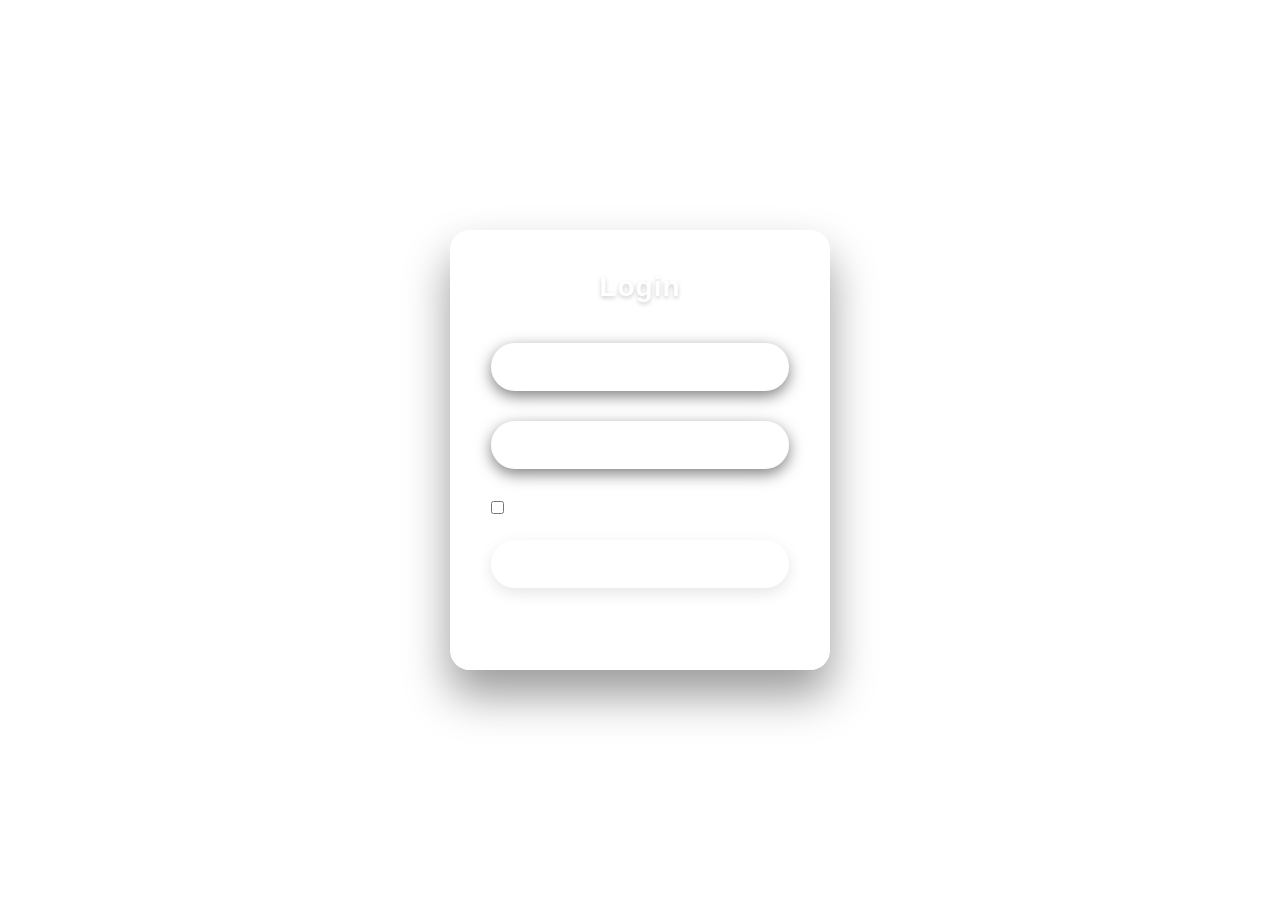
==== index.html @ 08246e85 "Pagina de Login animada" ====
<!DOCTYPE html>
<html lang="pt-br">
<head>
    <meta charset="UTF-8">
    <meta name="viewport" content="width=device-width, initial-scale=1.0">
    <title>Document</title>
    <link rel="stylesheet" href="estilo.css">
</head>
<body>
    <main>
        
        <section class="login">
            <h2>Login</h2>
            <form>
                <div class="input-group">
                    <input type="text" required>
                    <label>E-mail</label>
                </div>

                <div class="input-group">
                    <input type="password" required>
                    <label>PassWord</label>
                </div>

                <div class="remember-forgot">
                    <label><input type="checkbox" name="" id="">Manter Conectado.</label>
                    <a href="">Esqueceu a senha?</a>
                </div>

                <button type="submit" class="login-btn">Login</button>
                <div class="register-link">
                <p>Não tem uma conta ainda? <a href="#">Resgistre-se!</a></p>
                </div>
            </form>
        </section>

    </main>
</body>
</html>
---- estilo.css ----
@charset "utf-8";

* {
    margin: 0;
    padding: 0;
    box-sizing: border-box;
    font-family: 'Segoe UI', Tahoma, Geneva, Verdana, sans-serif;
}

body {
  min-height: 100vh;
  background-image: url("imagem/Galaxya.gif");
  background-size: cover;
  background-position: center;
  display: flex;
  justify-content: center;
  align-items: center;
  overflow: hidden;
}

.login {
    position: relative;
    width: 380px;
    padding: 40px;
    border-radius: 20px;
    backdrop-filter: blur(15px);
    background: rgba(255, 255, 255, 0.1);
    border: 1px solid rgba(255, 255, 255, 0.4);
    box-shadow:0 25px 45px rgba(0, 0, 0, 0.4) ;
    z-index: 10;
    overflow: hidden;
}

.login::before {
    content: '';
    position: absolute;
    top: 0;
    left: -100%;
    width: 100%;
    height: 100%;
    background: rgba(255, 255, 255, 0.05);
    transform: skewX(-15deg);
    transition: 0.5s;
    pointer-events: none;
}

.login:hover::before {
    left: 120%;
}

.login h2 {
    color: #fff;
    font-size: 28px;
    font-weight: 600;
    text-align: center;
    letter-spacing: 1px;
    margin-bottom: 40px;
    text-shadow: 0 2px 4px rgba(0, 0, 0, 0.2);
}

.input-group {
    position: relative;
    margin-bottom: 30px;
}

.input-group input {
    width: 100%;
    padding: 15px 20px;
    background: rgba(255, 255, 255, 0.2);
    border: none;
    outline: none;
    border-radius: 35px;
    font-size: 16px;
    color:#fff;
    box-shadow: 0 5px 15px rgba(0, 0, 0, 0.5);
    transition: all 0.3s ease;
}

.input-group input::placeholder {
    color: rgba(255, 255, 255, 0.7);
}

.input-group input:focus {
    background: rgba(255, 255, 255, 0.3) ;
    box-shadow: 0 8px 20px rgba(0, 0, 0, 0.1);
}

.input-group label {
    position: absolute;
    top: 50%;
    left: 20%;
    transform: translateY(-50%);
    color: rgba(255, 255, 255, 0.8);
    font-size: 16px;
    pointer-events: none;
    transition: all 0.3s ease;
}

.input-group input:focus + label,
.input-group input:valid + label {
    top: 0;
    left: 15px;
    font-size: 12px;
    background: rgba(255, 255, 255, 0.2);
    padding: 2px 8px;
    border-radius: 10px;
    color: #fff;
}

.remember-forgot {
    display: flex;
    justify-content: space-between;
    align-items: center;
    margin-bottom: 25px;
    font-size: 14px;
    color: rgba(255, 255, 255, 0.8);
}

.remember-forgot label {
    display: flex;
    align-items: center;
    cursor: pointer;
}

.remember-forgot input {
    margin-right: 8px;
    accent-color: #fff;
}

.remember-forgot a {
    color: #fff;
    text-decoration: none;
    transition: all 0.3s ease;
}

.remember-forgot a:hover {
    text-decoration: underline;
}

.login-btn {
    width: 100%;
    padding: 15px;
    background: rgba(255, 255, 255, 0.3);
    border: none;
    outline: none;
    border-radius: 35px;
    color: #fff;
    font-size: 16px;
    font-weight: 600;
    cursor: pointer;
    transition: all 0.3s ease;
    box-shadow: 0 5px 15px rgba(0, 0, 0, 0.1);
}

.login-btn:hover {
    background:rgba(255, 255, 255, 0.4);
    transform: translateY(-3px);
    box-shadow: 0 8px 20px rgba(0, 0, 0, 0.2);
}

.register-link {
    text-align: center;
    margin-top: 25px;
    color: rgba(255, 255, 255, 0.8);
    font-size: 14px;
}

.register-link a {
    color: #fff;
    font-weight: 600;
    text-decoration: none;
    transition: all 0.3s ease;
}

.register-link a:hover {
    text-decoration: underline;
}
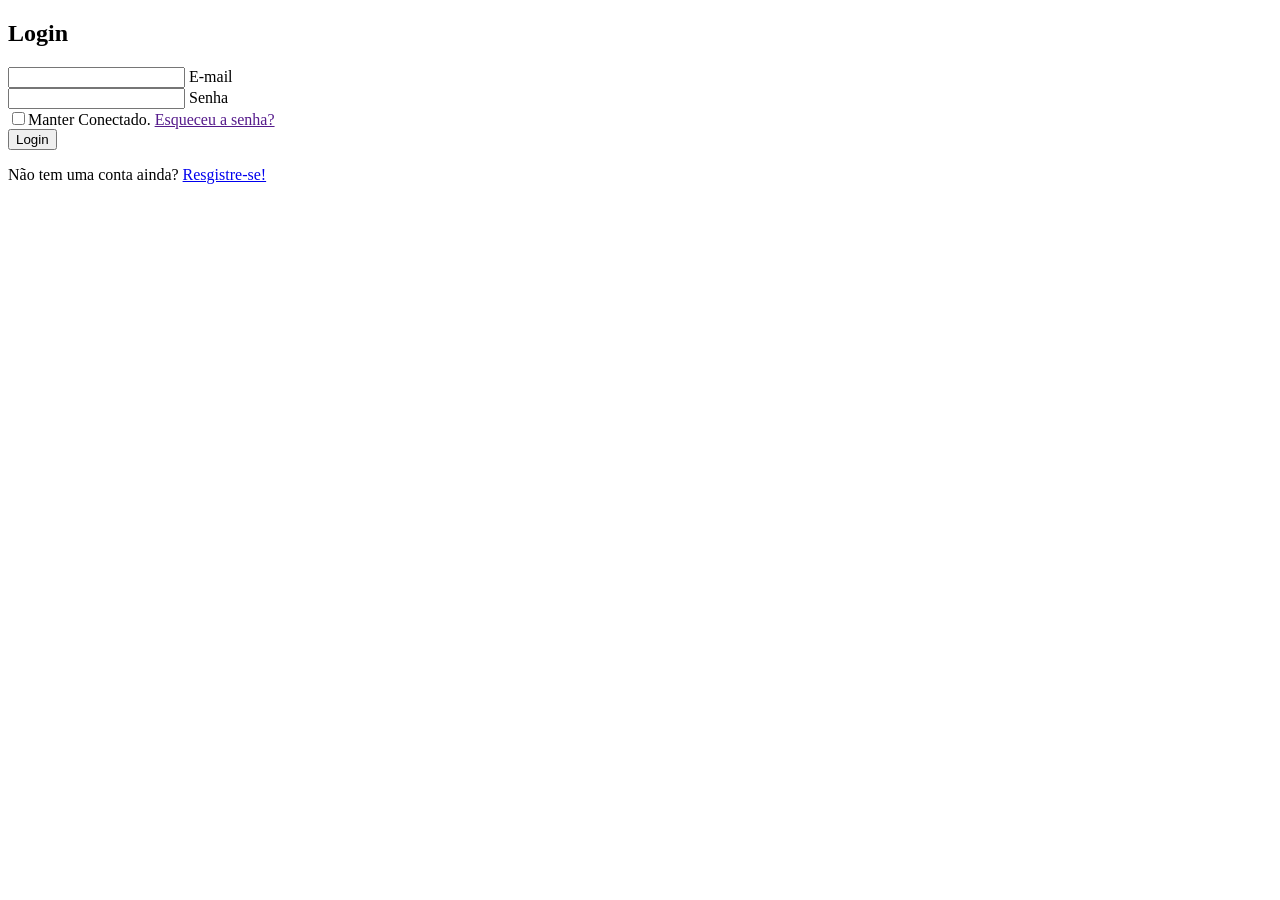
==== commit d4bd9b1f: "fix html" ====
--- a/index.html
+++ b/index.html
@@ -4,22 +4,22 @@
     <meta charset="UTF-8">
     <meta name="viewport" content="width=device-width, initial-scale=1.0">
     <title>Document</title>
-    <link rel="stylesheet" href="estilo.css">
+    <link rel="stylesheet" href="estilos/login.css">
 </head>
 <body>
     <main>
         
         <section class="login">
             <h2>Login</h2>
-            <form>
+            <form onsubmit="login(event)">
                 <div class="input-group">
-                    <input type="text" required>
+                    <input type="email" id="email" required>
                     <label>E-mail</label>
                 </div>
 
                 <div class="input-group">
-                    <input type="password" required>
-                    <label>PassWord</label>
+                    <input type="password" id="senha" required minlength="8">
+                    <label>Senha</label>
                 </div>
 
                 <div class="remember-forgot">
@@ -28,12 +28,14 @@
                 </div>
 
                 <button type="submit" class="login-btn">Login</button>
+                
                 <div class="register-link">
                 <p>Não tem uma conta ainda? <a href="#">Resgistre-se!</a></p>
                 </div>
             </form>
         </section>
 
+        <script src="script.js"></script>
     </main>
 </body>
 </html>
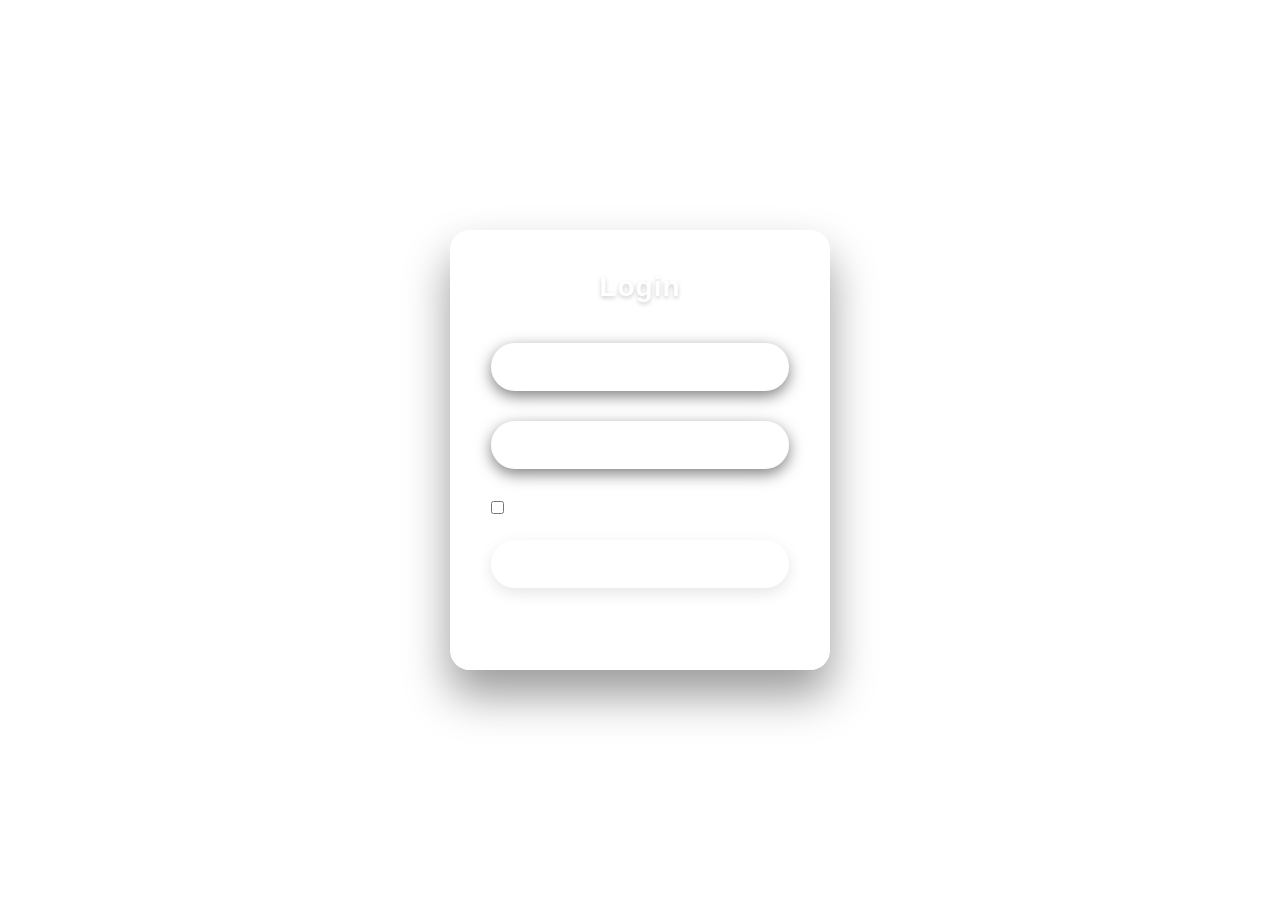
==== commit 79e25f65: "Fix login and add dashboard" ====
--- a/index.html
+++ b/index.html
@@ -11,26 +11,26 @@
         
         <section class="login">
             <h2>Login</h2>
-            <form onsubmit="login(event)">
+            <form id="login-form">
                 <div class="input-group">
-                    <input type="email" id="email" required>
+                    <input type="email" id="email" name="email" placeholder=" " required>
                     <label>E-mail</label>
                 </div>
 
                 <div class="input-group">
-                    <input type="password" id="senha" required minlength="8">
+                    <input type="password" id="senha" name="senha" placeholder=" " required minlength="8">
                     <label>Senha</label>
                 </div>
 
                 <div class="remember-forgot">
-                    <label><input type="checkbox" name="" id="">Manter Conectado.</label>
-                    <a href="">Esqueceu a senha?</a>
+                    <label><input type="checkbox" name="manter-conectado" id="manter-conectado">Manter conectado.</label>
+                    <a href="#">Esqueceu a senha?</a>
                 </div>
 
                 <button type="submit" class="login-btn">Login</button>
                 
                 <div class="register-link">
-                <p>Não tem uma conta ainda? <a href="#">Resgistre-se!</a></p>
+                <p>Não tem uma conta ainda? <a href="#">Registre-se!</a></p>
                 </div>
             </form>
         </section>
@@ -38,4 +38,4 @@
         <script src="script.js"></script>
     </main>
 </body>
-</html>+</html>
--- a/estilos/login.css
+++ b/estilos/login.css
@@ -0,0 +1,177 @@
+@charset "utf-8";
+
+* {
+    margin: 0;
+    padding: 0;
+    box-sizing: border-box;
+    font-family: 'Segoe UI', Tahoma, Geneva, Verdana, sans-serif;
+}
+
+body {
+  min-height: 100vh;
+  background-image: url("../imagem/Galaxya.gif");
+  background-size: cover;
+  background-position: center;
+  display: flex;
+  justify-content: center;
+  align-items: center;
+  overflow: hidden;
+}
+
+.login {
+    position: relative;
+    width: 380px;
+    padding: 40px;
+    border-radius: 20px;
+    backdrop-filter: blur(15px);
+    background: rgba(255, 255, 255, 0.1);
+    border: 1px solid rgba(255, 255, 255, 0.4);
+    box-shadow:0 25px 45px rgba(0, 0, 0, 0.4) ;
+    z-index: 10;
+    overflow: hidden;
+}
+
+.login::before {
+    content: '';
+    position: absolute;
+    top: 0;
+    left: -100%;
+    width: 100%;
+    height: 100%;
+    background: rgba(255, 255, 255, 0.05);
+    transform: skewX(-15deg);
+    transition: 0.5s;
+    pointer-events: none;
+}
+
+.login:hover::before {
+    left: 120%;
+}
+
+.login h2 {
+    color: #fff;
+    font-size: 28px;
+    font-weight: 600;
+    text-align: center;
+    letter-spacing: 1px;
+    margin-bottom: 40px;
+    text-shadow: 0 2px 4px rgba(0, 0, 0, 0.2);
+}
+
+.input-group {
+    position: relative;
+    margin-bottom: 30px;
+}
+
+.input-group input {
+    width: 100%;
+    padding: 15px 20px;
+    background: rgba(255, 255, 255, 0.2);
+    border: none;
+    outline: none;
+    border-radius: 35px;
+    font-size: 16px;
+    color:#fff;
+    box-shadow: 0 5px 15px rgba(0, 0, 0, 0.5);
+    transition: all 0.3s ease;
+}
+
+.input-group input::placeholder {
+    color: rgba(255, 255, 255, 0.7);
+}
+
+.input-group input:focus {
+    background: rgba(255, 255, 255, 0.3) ;
+    box-shadow: 0 8px 20px rgba(0, 0, 0, 0.1);
+}
+
+.input-group label {
+    position: absolute;
+    top: 50%;
+    left: 20px;
+    transform: translateY(-50%);
+    color: rgba(255, 255, 255, 0.8);
+    font-size: 16px;
+    pointer-events: none;
+    transition: all 0.3s ease;
+}
+
+.input-group input:focus + label,
+.input-group input:not(:placeholder-shown) + label {
+    top: 0;
+    left: 15px;
+    font-size: 12px;
+    background: rgba(255, 255, 255, 0.2);
+    padding: 2px 8px;
+    border-radius: 10px;
+    color: #fff;
+}
+
+.remember-forgot {
+    display: flex;
+    justify-content: space-between;
+    align-items: center;
+    margin-bottom: 25px;
+    font-size: 14px;
+    color: rgba(255, 255, 255, 0.8);
+}
+
+.remember-forgot label {
+    display: flex;
+    align-items: center;
+    cursor: pointer;
+}
+
+.remember-forgot input {
+    margin-right: 8px;
+    accent-color: #fff;
+}
+
+.remember-forgot a {
+    color: #fff;
+    text-decoration: none;
+    transition: all 0.3s ease;
+}
+
+.remember-forgot a:hover {
+    text-decoration: underline;
+}
+
+.login-btn {
+    width: 100%;
+    padding: 15px;
+    background: rgba(255, 255, 255, 0.3);
+    border: none;
+    outline: none;
+    border-radius: 35px;
+    color: #fff;
+    font-size: 16px;
+    font-weight: 600;
+    cursor: pointer;
+    transition: all 0.3s ease;
+    box-shadow: 0 5px 15px rgba(0, 0, 0, 0.1);
+}
+
+.login-btn:hover {
+    background:rgba(255, 255, 255, 0.4);
+    transform: translateY(-3px);
+    box-shadow: 0 8px 20px rgba(0, 0, 0, 0.2);
+}
+
+.register-link {
+    text-align: center;
+    margin-top: 25px;
+    color: rgba(255, 255, 255, 0.8);
+    font-size: 14px;
+}
+
+.register-link a {
+    color: #fff;
+    font-weight: 600;
+    text-decoration: none;
+    transition: all 0.3s ease;
+}
+
+.register-link a:hover {
+    text-decoration: underline;
+}
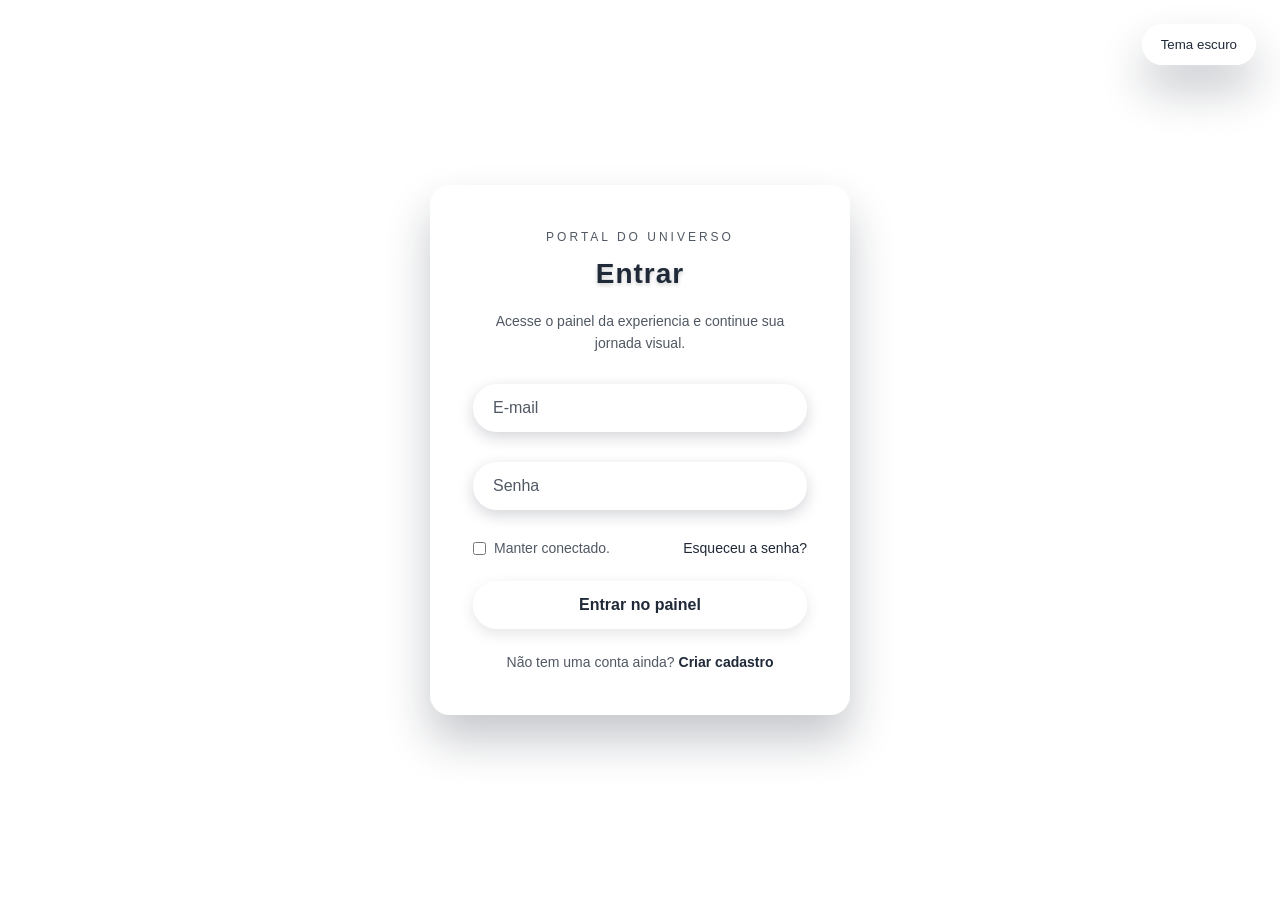
==== commit 774c08a3: "Add register, recover and light theme" ====
--- a/index.html
+++ b/index.html
@@ -3,39 +3,46 @@
 <head>
     <meta charset="UTF-8">
     <meta name="viewport" content="width=device-width, initial-scale=1.0">
-    <title>Document</title>
+    <meta name="description" content="Interface conceitual de login com tema alternável e visual espacial.">
+    <title>Portal do Universo | Login</title>
     <link rel="stylesheet" href="estilos/login.css">
 </head>
-<body>
-    <main>
-        
-        <section class="login">
-            <h2>Login</h2>
-            <form id="login-form">
+<body data-page="login">
+    <main class="auth-layout">
+        <button class="theme-toggle" type="button" id="theme-toggle" aria-label="Alternar tema">
+            Tema escuro
+        </button>
+
+        <section class="login" aria-labelledby="page-title">
+            <p class="eyebrow">Portal do Universo</p>
+            <h1 id="page-title">Entrar</h1>
+            <p class="page-description">Acesse o painel da experiencia e continue sua jornada visual.</p>
+
+            <form id="login-form" novalidate>
                 <div class="input-group">
-                    <input type="email" id="email" name="email" placeholder=" " required>
-                    <label>E-mail</label>
+                    <input type="email" id="email" name="email" placeholder=" " autocomplete="email" required>
+                    <label for="email">E-mail</label>
                 </div>
 
                 <div class="input-group">
-                    <input type="password" id="senha" name="senha" placeholder=" " required minlength="8">
-                    <label>Senha</label>
+                    <input type="password" id="senha" name="senha" placeholder=" " autocomplete="current-password" required minlength="8">
+                    <label for="senha">Senha</label>
                 </div>
 
                 <div class="remember-forgot">
-                    <label><input type="checkbox" name="manter-conectado" id="manter-conectado">Manter conectado.</label>
-                    <a href="#">Esqueceu a senha?</a>
+                    <label for="manter-conectado"><input type="checkbox" name="manter-conectado" id="manter-conectado">Manter conectado.</label>
+                    <a href="recover.html">Esqueceu a senha?</a>
                 </div>
 
-                <button type="submit" class="login-btn">Login</button>
-                
+                <button type="submit" class="login-btn">Entrar no painel</button>
+
                 <div class="register-link">
-                <p>Não tem uma conta ainda? <a href="#">Registre-se!</a></p>
+                    <p>Não tem uma conta ainda? <a href="register.html">Criar cadastro</a></p>
                 </div>
             </form>
         </section>
+    </main>
 
-        <script src="script.js"></script>
-    </main>
+    <script src="script.js"></script>
 </body>
 </html>
--- a/estilos/login.css
+++ b/estilos/login.css
@@ -1,4 +1,34 @@
 @charset "utf-8";
+
+:root {
+    --text-color: #1f2937;
+    --muted-text: rgba(31, 41, 55, 0.78);
+    --panel-background: rgba(255, 255, 255, 0.24);
+    --panel-border: rgba(255, 255, 255, 0.55);
+    --panel-shadow: 0 25px 45px rgba(15, 23, 42, 0.24);
+    --highlight: rgba(255, 255, 255, 0.18);
+    --field-background: rgba(255, 255, 255, 0.5);
+    --field-background-focus: rgba(255, 255, 255, 0.72);
+    --field-shadow: 0 5px 15px rgba(15, 23, 42, 0.18);
+    --button-background: rgba(255, 255, 255, 0.55);
+    --button-background-hover: rgba(255, 255, 255, 0.8);
+    --background-image: url("../imagem/Galaxya.gif");
+}
+
+body[data-theme="dark"] {
+    --text-color: #f8fafc;
+    --muted-text: rgba(248, 250, 252, 0.8);
+    --panel-background: rgba(15, 23, 42, 0.28);
+    --panel-border: rgba(255, 255, 255, 0.24);
+    --panel-shadow: 0 25px 45px rgba(0, 0, 0, 0.45);
+    --highlight: rgba(255, 255, 255, 0.06);
+    --field-background: rgba(255, 255, 255, 0.18);
+    --field-background-focus: rgba(255, 255, 255, 0.24);
+    --field-shadow: 0 5px 15px rgba(0, 0, 0, 0.35);
+    --button-background: rgba(255, 255, 255, 0.22);
+    --button-background-hover: rgba(255, 255, 255, 0.32);
+    --background-image: url("../imagem/Galaxya2.png");
+}
 
 * {
     margin: 0;
@@ -9,24 +39,57 @@
 
 body {
   min-height: 100vh;
-  background-image: url("../imagem/Galaxya.gif");
+  min-height: 100dvh;
+  background-image: var(--background-image);
   background-size: cover;
   background-position: center;
   display: flex;
   justify-content: center;
   align-items: center;
-  overflow: hidden;
+  overflow-x: hidden;
+  overflow-y: auto;
+}
+
+main {
+    width: 100%;
+    min-height: 100vh;
+    min-height: 100dvh;
+    display: flex;
+    justify-content: center;
+    align-items: center;
+    padding: 32px 24px;
+}
+
+.theme-toggle {
+    position: fixed;
+    top: 24px;
+    right: 24px;
+    padding: 12px 18px;
+    border: 1px solid var(--panel-border);
+    border-radius: 999px;
+    background: var(--panel-background);
+    color: var(--text-color);
+    backdrop-filter: blur(14px);
+    box-shadow: var(--panel-shadow);
+    cursor: pointer;
+    transition: transform 0.3s ease, background 0.3s ease;
+    z-index: 20;
+}
+
+.theme-toggle:hover {
+    transform: translateY(-2px);
+    background: var(--button-background-hover);
 }
 
 .login {
     position: relative;
-    width: 380px;
+    width: min(100%, 420px);
     padding: 40px;
     border-radius: 20px;
     backdrop-filter: blur(15px);
-    background: rgba(255, 255, 255, 0.1);
-    border: 1px solid rgba(255, 255, 255, 0.4);
-    box-shadow:0 25px 45px rgba(0, 0, 0, 0.4) ;
+    background: var(--panel-background);
+    border: 1px solid var(--panel-border);
+    box-shadow: var(--panel-shadow);
     z-index: 10;
     overflow: hidden;
 }
@@ -38,7 +101,7 @@
     left: -100%;
     width: 100%;
     height: 100%;
-    background: rgba(255, 255, 255, 0.05);
+    background: var(--highlight);
     transform: skewX(-15deg);
     transition: 0.5s;
     pointer-events: none;
@@ -48,8 +111,8 @@
     left: 120%;
 }
 
-.login h2 {
-    color: #fff;
+.login h1 {
+    color: var(--text-color);
     font-size: 28px;
     font-weight: 600;
     text-align: center;
@@ -58,6 +121,23 @@
     text-shadow: 0 2px 4px rgba(0, 0, 0, 0.2);
 }
 
+.eyebrow {
+    color: var(--muted-text);
+    font-size: 12px;
+    letter-spacing: 3px;
+    text-transform: uppercase;
+    text-align: center;
+    margin-bottom: 14px;
+}
+
+.page-description {
+    color: var(--muted-text);
+    text-align: center;
+    font-size: 14px;
+    line-height: 1.6;
+    margin: -20px 0 30px;
+}
+
 .input-group {
     position: relative;
     margin-bottom: 30px;
@@ -66,23 +146,23 @@
 .input-group input {
     width: 100%;
     padding: 15px 20px;
-    background: rgba(255, 255, 255, 0.2);
+    background: var(--field-background);
     border: none;
     outline: none;
     border-radius: 35px;
     font-size: 16px;
-    color:#fff;
-    box-shadow: 0 5px 15px rgba(0, 0, 0, 0.5);
+    color: var(--text-color);
+    box-shadow: var(--field-shadow);
     transition: all 0.3s ease;
 }
 
 .input-group input::placeholder {
-    color: rgba(255, 255, 255, 0.7);
+    color: var(--muted-text);
 }
 
 .input-group input:focus {
-    background: rgba(255, 255, 255, 0.3) ;
-    box-shadow: 0 8px 20px rgba(0, 0, 0, 0.1);
+    background: var(--field-background-focus);
+    box-shadow: var(--field-shadow);
 }
 
 .input-group label {
@@ -90,7 +170,7 @@
     top: 50%;
     left: 20px;
     transform: translateY(-50%);
-    color: rgba(255, 255, 255, 0.8);
+    color: var(--muted-text);
     font-size: 16px;
     pointer-events: none;
     transition: all 0.3s ease;
@@ -101,10 +181,10 @@
     top: 0;
     left: 15px;
     font-size: 12px;
-    background: rgba(255, 255, 255, 0.2);
+    background: var(--field-background);
     padding: 2px 8px;
     border-radius: 10px;
-    color: #fff;
+    color: var(--text-color);
 }
 
 .remember-forgot {
@@ -113,7 +193,7 @@
     align-items: center;
     margin-bottom: 25px;
     font-size: 14px;
-    color: rgba(255, 255, 255, 0.8);
+    color: var(--muted-text);
 }
 
 .remember-forgot label {
@@ -124,11 +204,11 @@
 
 .remember-forgot input {
     margin-right: 8px;
-    accent-color: #fff;
+    accent-color: var(--text-color);
 }
 
 .remember-forgot a {
-    color: #fff;
+    color: var(--text-color);
     text-decoration: none;
     transition: all 0.3s ease;
 }
@@ -140,11 +220,11 @@
 .login-btn {
     width: 100%;
     padding: 15px;
-    background: rgba(255, 255, 255, 0.3);
+    background: var(--button-background);
     border: none;
     outline: none;
     border-radius: 35px;
-    color: #fff;
+    color: var(--text-color);
     font-size: 16px;
     font-weight: 600;
     cursor: pointer;
@@ -153,7 +233,7 @@
 }
 
 .login-btn:hover {
-    background:rgba(255, 255, 255, 0.4);
+    background: var(--button-background-hover);
     transform: translateY(-3px);
     box-shadow: 0 8px 20px rgba(0, 0, 0, 0.2);
 }
@@ -161,12 +241,12 @@
 .register-link {
     text-align: center;
     margin-top: 25px;
-    color: rgba(255, 255, 255, 0.8);
+    color: var(--muted-text);
     font-size: 14px;
 }
 
 .register-link a {
-    color: #fff;
+    color: var(--text-color);
     font-weight: 600;
     text-decoration: none;
     transition: all 0.3s ease;
@@ -175,3 +255,89 @@
 .register-link a:hover {
     text-decoration: underline;
 }
+
+@media (min-width: 768px) {
+    main {
+        padding: 40px 32px;
+    }
+
+    .login {
+        padding: 44px 42px;
+    }
+}
+
+@media (max-width: 767px) {
+    main {
+        align-items: center;
+        padding: 88px 18px 24px;
+    }
+
+    .login {
+        width: 100%;
+    }
+
+    .remember-forgot {
+        gap: 12px;
+    }
+}
+
+@media (max-width: 520px) {
+    main {
+        align-items: center;
+        justify-content: center;
+        flex-direction: column;
+        gap: 16px;
+        padding: 20px 14px;
+    }
+
+    .theme-toggle {
+        position: static;
+        width: calc(100% - 28px);
+        max-width: 420px;
+        padding: 12px 14px;
+        font-size: 14px;
+    }
+
+    .login {
+        width: 100%;
+        max-width: 420px;
+        padding: 28px 20px;
+        border-radius: 18px;
+    }
+
+    .login h1 {
+        font-size: 24px;
+        margin-bottom: 28px;
+    }
+
+    .page-description {
+        font-size: 13px;
+        margin: -12px 0 24px;
+    }
+
+    .input-group {
+        margin-bottom: 22px;
+    }
+
+    .input-group input {
+        padding: 14px 18px;
+        font-size: 15px;
+    }
+
+    .remember-forgot {
+        flex-direction: column;
+        align-items: flex-start;
+        margin-bottom: 22px;
+    }
+
+    .remember-forgot label,
+    .remember-forgot a,
+    .register-link {
+        font-size: 13px;
+    }
+
+    .login-btn {
+        padding: 14px;
+        font-size: 15px;
+    }
+}
